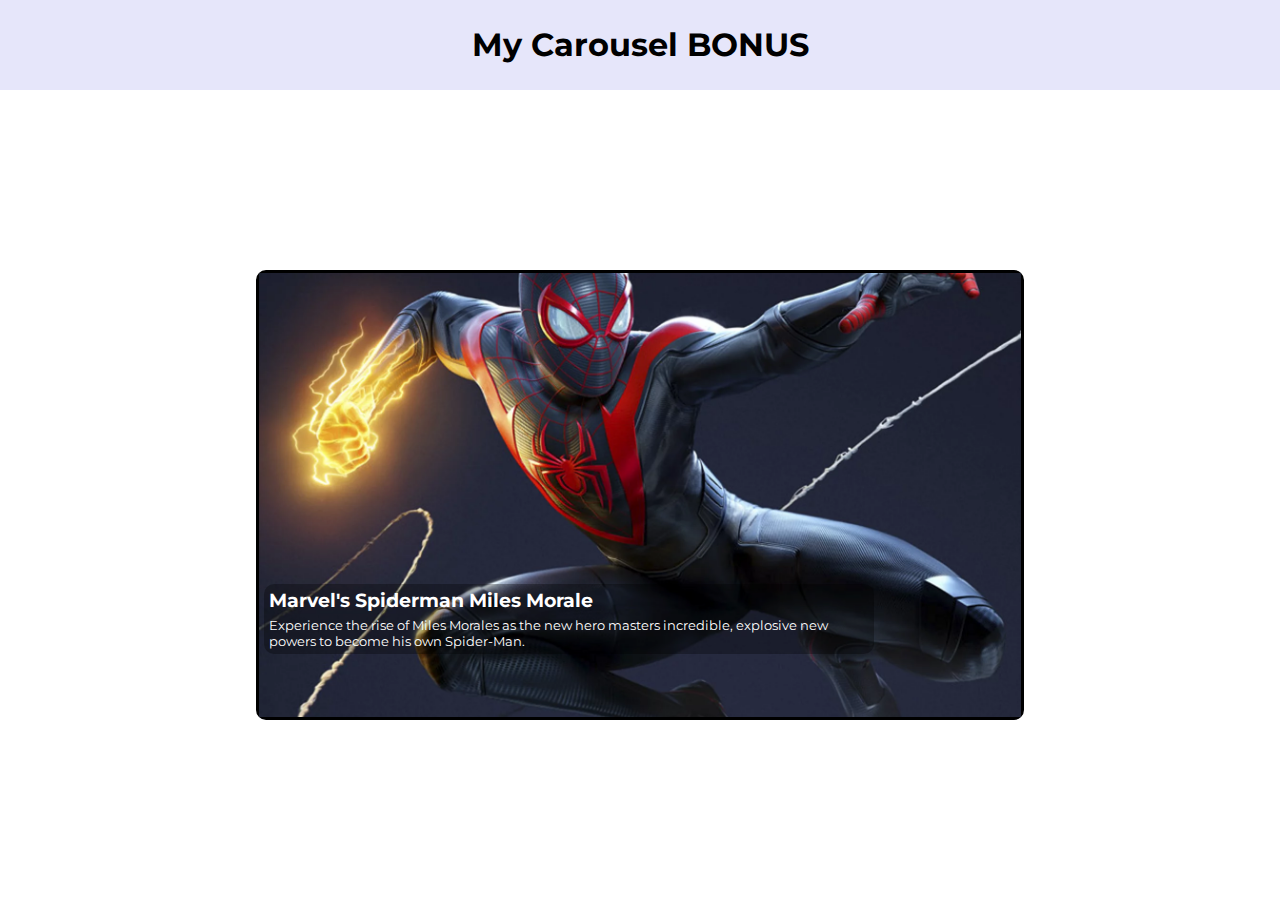
==== BONUS1/index.html @ e4b24a96 "Add BONUS" ====
<!DOCTYPE html>
<html lang="it">
    <head>
        <meta charset="UTF-8">
        <meta http-equiv="X-UA-Compatible" content="IE=edge">
        <meta name="viewport" content="width=device-width, initial-scale=1.0">

        <link rel="stylesheet" href="css/style.css">
        <link rel="stylesheet" href="https://cdnjs.cloudflare.com/ajax/libs/font-awesome/6.2.1/css/all.min.css"
            integrity="sha512-MV7K8+y+gLIBoVD59lQIYicR65iaqukzvf/nwasF0nqhPay5w/9lJmVM2hMDcnK1OnMGCdVK+iQrJ7lzPJQd1w=="
            crossorigin="anonymous" referrerpolicy="no-referrer" />
        <link rel="preconnect" href="https://fonts.googleapis.com">
        <link rel="preconnect" href="https://fonts.gstatic.com" crossorigin>
        <link href="https://fonts.googleapis.com/css2?family=Montserrat:wght@400;500;600;800&display=swap" rel="stylesheet">

        <title>CAROUSEL</title>
    </head>
    <body>
        <header>
            <h1>My Carousel BONUS</h1>
        </header>
        <main>
            <div class="container-carousel">
                <div class="left">
                    <i class="fa-solid fa-circle-left fa-2xl"></i>
                </div>
                <div class="right">
                    <i class="fa-solid fa-circle-right fa-2xl"></i>
                </div>
                <div class="img-container">
                </div>                
                <!-- <img src="img/01.webp" alt="">
                <img src="img/02.webp" class="hidden" alt="">                
                <img src="img/03.webp" class="hidden" alt="">
                <img src="img/04.webp" class="hidden" alt="">
                <img src="img/05.webp" class="hidden" alt=""> -->
            </div>
        </main>
        
    <script type="text/javascript" src="js/script.js"></script>
    </body>
</html>
---- BONUS1/css/style.css ----
/* --------------RESET-------------- */
*{
    margin: 0;
    padding: 0;
    box-sizing: border-box;
}

/* REGOLE CSS */
body{
    font-family: 'Montserrat', sans-serif;
}

header{
    height: 10vh;
    line-height: 10vh;
    text-align: center;
    background-color: lavender;
}

main{
    display: flex;    align-items: center;
    justify-content: center;
    height: 90vh;
}

main div.container-carousel{
    border: 3px solid black;
    border-radius: 10px;
    width: 60vw;
    height: 50vh;
    position: relative;
}

.left {
    position: absolute;
    top: 50%;
    left: 10px;
}

.right {
    position: absolute;
    top: 50%;
    right: 10px;
}

.hidden {
    display: none;
}

div.img-container{
    height: 100%;
    width: 100%;
}

div.img-container > div{
    height: 100%;
    width: 100%;
}

div img{
    width: 100%;
    height: 100%;
    object-fit: cover;
    object-position: center;
}

.slide{
    color: white;
}

.absolute{
    width: 80%;
    padding: 5px;
    position: absolute;
    top: 70%;
    left: 5px;
    border-radius: 10px;
    background-color: rgba(0, 0, 0, 0.3);
}


.absolute > p{
    margin-top: 5px;
    font-size: 13px;
}
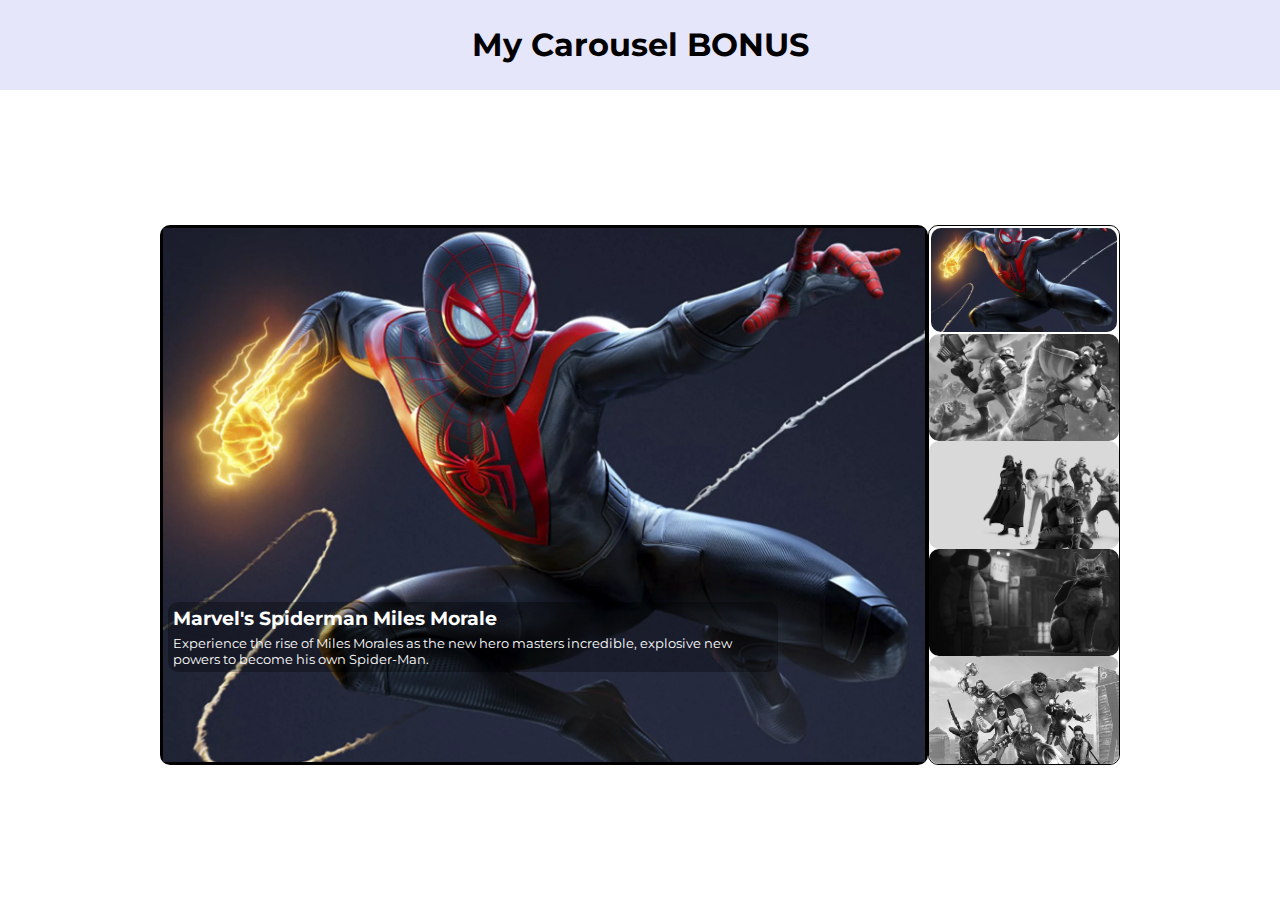
==== commit 14178347: "Push BONUS 1" ====
--- a/BONUS1/index.html
+++ b/BONUS1/index.html
@@ -28,12 +28,10 @@
                     <i class="fa-solid fa-circle-right fa-2xl"></i>
                 </div>
                 <div class="img-container">
-                </div>                
-                <!-- <img src="img/01.webp" alt="">
-                <img src="img/02.webp" class="hidden" alt="">                
-                <img src="img/03.webp" class="hidden" alt="">
-                <img src="img/04.webp" class="hidden" alt="">
-                <img src="img/05.webp" class="hidden" alt=""> -->
+                </div>
+            </div>
+            <div class="thumbnails">
+                
             </div>
         </main>
         
--- a/BONUS1/css/style.css
+++ b/BONUS1/css/style.css
@@ -27,7 +27,7 @@
     border: 3px solid black;
     border-radius: 10px;
     width: 60vw;
-    height: 50vh;
+    height: 60vh;
     position: relative;
 }
 
@@ -57,7 +57,7 @@
     width: 100%;
 }
 
-div img{
+div.img-container> div img{
     width: 100%;
     height: 100%;
     object-fit: cover;
@@ -83,3 +83,33 @@
     margin-top: 5px;
     font-size: 13px;
 }
+
+div.thumbnails{
+    width: 15vw;
+    height: 60vh;
+    border: 1px solid;
+    border-radius: 10px;
+    overflow: hidden;
+}
+
+div.thumbnails > .thumb{
+    height: calc(100% / 5);
+    width: 100%;
+    border-radius: 10px;
+}
+
+div.thumbnails > .thumb img {
+    height: 100%;
+    width: 100%;
+    border-radius: 10px;
+    object-fit: cover;
+    object-position: center;
+}
+
+.filter{
+    filter: grayscale(1);
+}
+
+.current{
+    border: 2px solid white;
+}